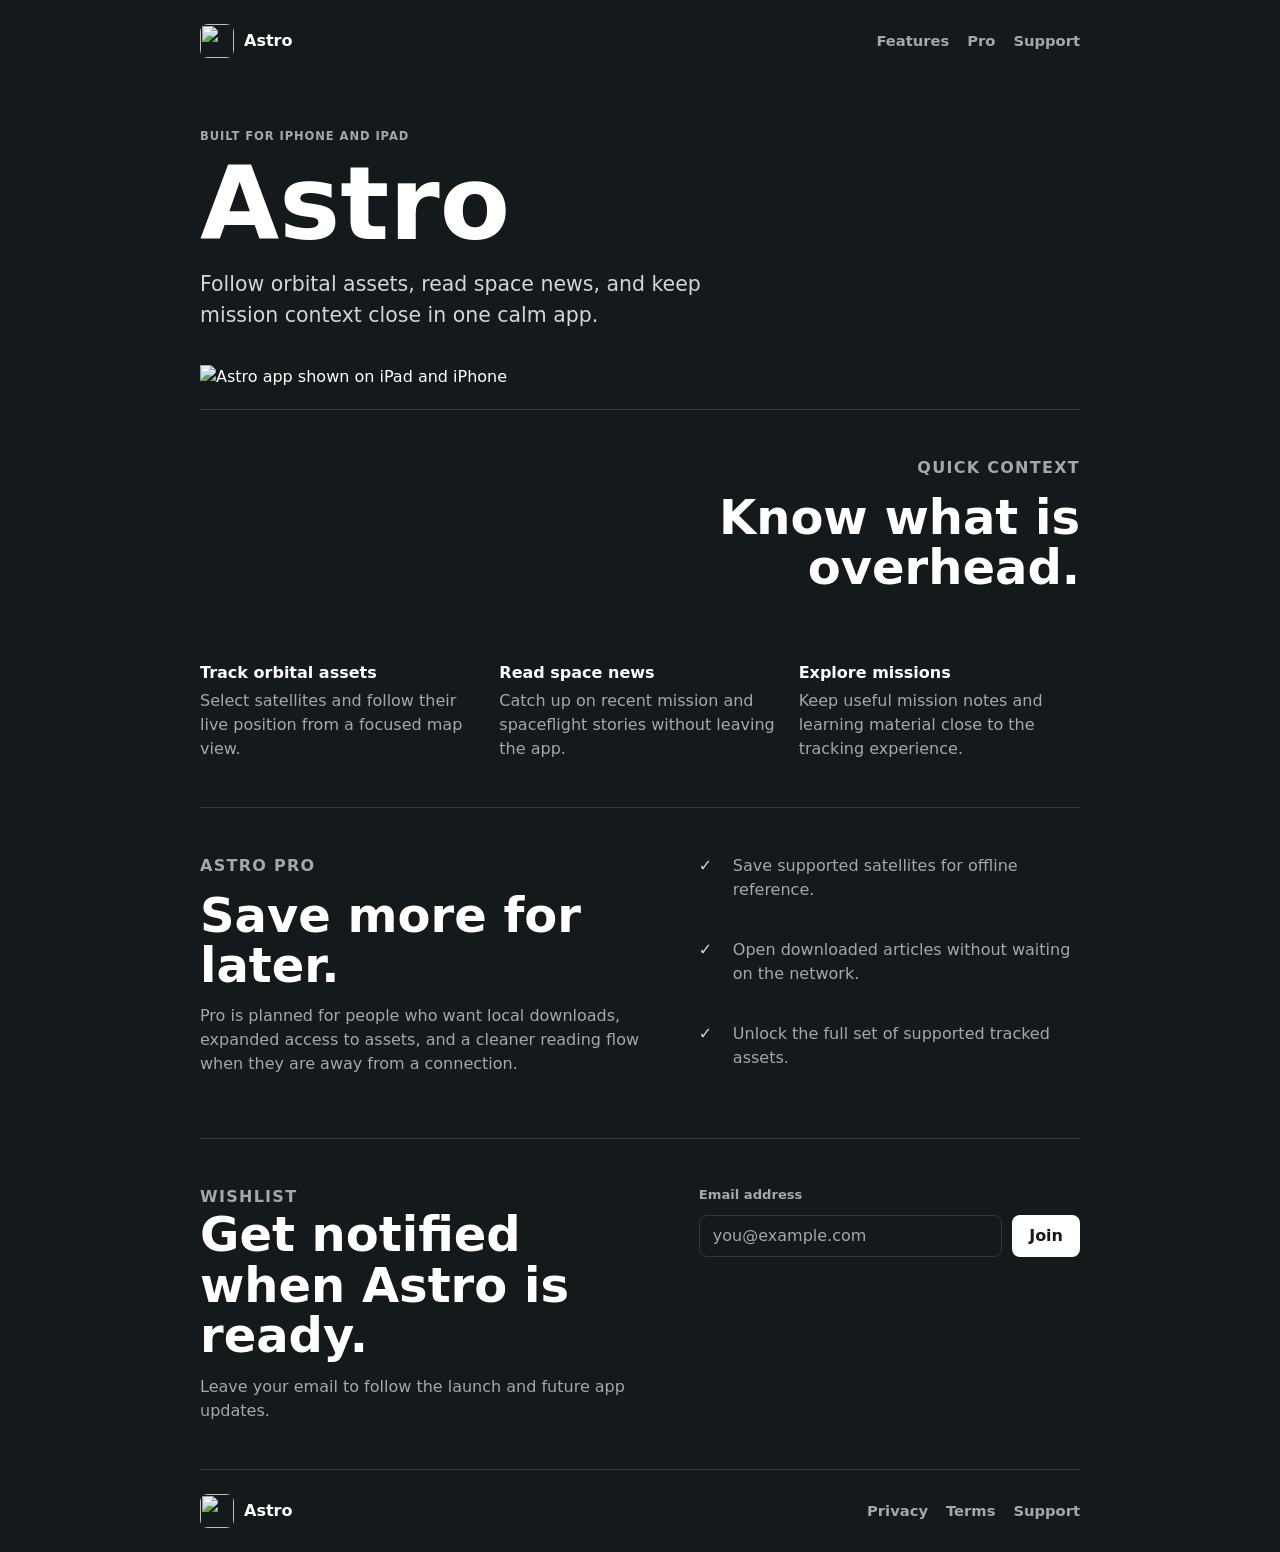
==== index.html @ edded71f "Create Astro website" ====
<!doctype html>
<html lang="en">
  <head>
    <meta charset="utf-8">
    <meta name="viewport" content="width=device-width, initial-scale=1">
    <meta name="description" content="Astro is an iPhone and iPad app for following satellites, space news, and mission content.">
    <title>Astro | Track what is overhead</title>
    <link rel="stylesheet" href="styles.css">
  </head>
  <body>
    <header class="site-header">
      <a class="brand" href="index.html" aria-label="Astro home">
        <img src="app-icon.png" alt="" class="brand-icon">
        <span>Astro</span>
      </a>
      <nav class="top-nav" aria-label="Primary navigation">
        <a href="#features">Features</a>
        <a href="#pro">Pro</a>
        <a href="support.html">Support</a>
      </nav>
    </header>

    <main>
      <section class="hero">
        <div class="hero-inner">
          <div class="hero-copy">
            <p class="eyebrow">Built for iPhone and iPad</p>
            <h1>Astro</h1>
            <p class="hero-text">
              Follow orbital assets, read space news, and keep mission context close
              in one calm app.
            </p>
          </div>
          <img src="image.png" alt="Astro app shown on iPad and iPhone" class="hero-showcase">
        </div>
      </section>

      <section class="section feature-band" id="features">
        <div class="section-inner">
          <div class="section-heading">
            <p class="eyebrow">Quick context</p>
            <h2>Know what is overhead.</h2>
          </div>
          <div class="feature-list">
            <article>
              <h3>Track orbital assets</h3>
              <p>Select satellites and follow their live position from a focused map view.</p>
            </article>
            <article>
              <h3>Read space news</h3>
              <p>Catch up on recent mission and spaceflight stories without leaving the app.</p>
            </article>
            <article>
              <h3>Explore missions</h3>
              <p>Keep useful mission notes and learning material close to the tracking experience.</p>
            </article>
          </div>
        </div>
      </section>

      <section class="section pro-band" id="pro">
        <div class="section-inner pro-layout">
          <div>
            <p class="eyebrow">Astro Pro</p>
            <h2>Save more for later.</h2>
            <p>
              Pro is planned for people who want local downloads, expanded access to
              assets, and a cleaner reading flow when they are away from a connection.
            </p>
          </div>
          <div class="pro-list">
            <div>
              <span class="checkmark">&#10003;</span>
              <p>Save supported satellites for offline reference.</p>
            </div>
            <div>
              <span class="checkmark">&#10003;</span>
              <p>Open downloaded articles without waiting on the network.</p>
            </div>
            <div>
              <span class="checkmark">&#10003;</span>
              <p>Unlock the full set of supported tracked assets.</p>
            </div>
          </div>
        </div>
      </section>

      <section class="section wishlist-band" id="wishlist">
        <div class="section-inner wishlist-layout">
          <div>
            <p class="eyebrow">Wishlist</p>
            <h2>Get notified when Astro is ready.</h2>
            <p>
              Leave your email to follow the launch and future app updates.
            </p>
          </div>
          <form class="wishlist-form" method="POST" action="https://formspree.io/f/meebrwkn">
            <input type="hidden" name="_subject" value="New Astro wishlist signup">
            <input type="hidden" name="_next" value="thanks.html">
            <input type="hidden" name="message" value="A user joined the Astro wishlist. Their email address is in the email field.">
            <label for="wishlist-email">Email address</label>
            <div class="wishlist-input-row">
              <input id="wishlist-email" name="email" type="email" placeholder="you@example.com" autocomplete="email" required>
              <button type="submit">Join</button>
            </div>
          </form>
        </div>
      </section>
    </main>

    <footer class="site-footer">
      <div class="footer-inner">
        <a class="brand footer-brand" href="index.html">
          <img src="app-icon.png" alt="" class="brand-icon">
          <span>Astro</span>
        </a>
        <nav aria-label="Footer navigation">
          <a href="privacy.html">Privacy</a>
          <a href="terms.html">Terms</a>
          <a href="support.html">Support</a>
        </nav>
      </div>
    </footer>
  </body>
</html>
---- styles.css ----
:root {
  color-scheme: dark;
  --bg: #14191c;
  --ink: rgb(255, 255, 255);
  --soft: rgba(255, 255, 255, 0.82);
  --muted: rgba(255, 255, 255, 0.62);
  --line: rgba(255, 255, 255, 0.14);
  --radius: 8px;
  --max-width: 880px;
}

* {
  box-sizing: border-box;
}

html {
  scroll-behavior: smooth;
}

body {
  margin: 0;
  min-width: 320px;
  background: var(--bg);
  color: var(--ink);
  font-family: Inter, ui-sans-serif, system-ui, -apple-system, BlinkMacSystemFont, "Segoe UI", sans-serif;
  line-height: 1.5;
}

img {
  display: block;
  max-width: 100%;
}

a {
  color: inherit;
  text-decoration: none;
}

p,
h1,
h2,
h3 {
  margin-top: 0;
}

.site-header,
.hero-inner,
.section-inner,
.footer-inner {
  width: min(100% - 40px, var(--max-width));
  margin: 0 auto;
}

.site-header {
  display: flex;
  align-items: center;
  justify-content: space-between;
  gap: 20px;
  padding: 24px 0;
}

.brand {
  display: inline-flex;
  align-items: center;
  gap: 10px;
  font-weight: 760;
}

.brand-icon {
  width: 34px;
  height: 34px;
  border-radius: 8px;
}

.top-nav,
.site-footer nav {
  display: flex;
  align-items: center;
  gap: 18px;
  color: var(--muted);
  font-size: 0.92rem;
  font-weight: 650;
}

.top-nav a:hover,
.site-footer a:hover {
  color: var(--ink);
}

.hero {
  padding: 46px 0 20px;
}

.hero-copy {
  max-width: 620px;
}

.eyebrow {
  margin-bottom: 12px;
  color: var(--muted);
  font-size: 0.72rem;
  font-weight: 800;
  letter-spacing: 0.08em;
  text-transform: uppercase;
}

h1 {
  margin-bottom: 18px;
  font-size: clamp(3.6rem, 10vw, 6.4rem);
  line-height: 0.92;
  letter-spacing: 0;
}

h2 {
  margin-bottom: 14px;
  font-size: clamp(1.8rem, 5vw, 3rem);
  line-height: 1.05;
  letter-spacing: 0;
}

h3 {
  margin-bottom: 6px;
  font-size: 1rem;
  line-height: 1.25;
}

.hero-text {
  max-width: 560px;
  margin-bottom: 24px;
  color: var(--soft);
  font-size: clamp(1.08rem, 2vw, 1.28rem);
}

.hero-showcase {
  width: 100%;
  margin-top: 34px;
}

.section {
  padding: 0;
}

.section-inner {
  padding: 46px 0;
  border-top: 1px solid var(--line);
}

.section-heading {
  max-width: 580px;
  margin-bottom: 22px;
}

.feature-band .section-inner {
  display: grid;
  grid-template-columns: minmax(260px, 1fr) minmax(280px, 0.82fr);
  gap: 34px;
  align-items: start;
}

.feature-band .section-heading {
  grid-column: 2;
  margin-left: auto;
  text-align: right;
}

.feature-band .feature-list {
  grid-column: 1 / -1;
  display: grid;
  grid-template-columns: repeat(3, minmax(0, 1fr));
  gap: 18px;
  text-align: left;
}

.section p {
  color: var(--muted);
  font-size: 1rem;
}

.feature-list,
.pro-list {
  display: grid;
  gap: 14px;
}

.feature-list article {
  padding: 0;
}

.feature-list p,
.pro-list p {
  margin-bottom: 0;
}

.pro-layout,
.wishlist-layout {
  display: grid;
  grid-template-columns: minmax(0, 1fr) minmax(260px, 0.82fr);
  gap: 34px;
}

.pro-list div {
  display: grid;
  grid-template-columns: 24px 1fr;
  gap: 10px;
}

.checkmark {
  color: var(--soft);
  font-weight: 850;
}

.wishlist-layout p {
  margin-bottom: 0;
}

.wishlist-form {
  display: grid;
  align-content: start;
  gap: 10px;
}

.wishlist-form label {
  color: var(--muted);
  font-size: 0.82rem;
  font-weight: 700;
}

.wishlist-input-row {
  display: grid;
  grid-template-columns: minmax(0, 1fr) auto;
  gap: 10px;
}

.wishlist-input-row input,
.wishlist-input-row button {
  min-height: 42px;
  border: 1px solid var(--line);
  border-radius: var(--radius);
  font: inherit;
}

.wishlist-input-row input {
  width: 100%;
  padding: 0 13px;
  background: transparent;
  color: var(--ink);
}

.wishlist-input-row input::placeholder {
  color: var(--muted);
}

.wishlist-input-row button {
  padding: 0 16px;
  background: var(--ink);
  color: var(--bg);
  font-weight: 760;
  cursor: pointer;
}

.site-footer {
  border-top: 0;
}

.footer-inner {
  display: flex;
  align-items: center;
  justify-content: space-between;
  gap: 24px;
  padding: 24px 0;
  border-top: 1px solid var(--line);
}

.legal-main {
  min-height: calc(100vh - 90px);
  padding: 58px 0 72px;
}

.legal-document {
  width: min(100% - 40px, 760px);
  margin: 0 auto;
  padding: 0;
}

.legal-document h1 {
  margin-bottom: 12px;
  font-size: clamp(2.7rem, 8vw, 4.8rem);
}

.legal-document h2 {
  margin-top: 26px;
  margin-bottom: 8px;
  font-size: 1.18rem;
}

.legal-document p {
  color: var(--muted);
}

.support-list {
  display: grid;
  gap: 12px;
  margin-top: 24px;
}

.support-list section {
  padding: 0;
}

.support-list h2 {
  margin-top: 0;
}

@media (max-width: 760px) {
  .site-header,
  .hero-inner,
  .section-inner,
  .footer-inner {
    width: calc(100% - 28px);
  }

  .site-header {
    padding: 16px 0;
  }

  .top-nav {
    gap: 10px;
    font-size: 0.82rem;
  }

  .hero {
    padding: 36px 0 20px;
  }

  h1 {
    font-size: clamp(3.2rem, 18vw, 5.2rem);
  }

  .hero-text {
    font-size: 1.02rem;
  }

  .section-inner {
    padding: 36px 0;
  }

  .pro-layout,
  .wishlist-layout {
    grid-template-columns: 1fr;
    gap: 20px;
  }

  .wishlist-input-row {
    grid-template-columns: 1fr;
  }

  .feature-band .section-inner {
    display: block;
  }

  .feature-band .section-heading {
    text-align: left;
  }

  .feature-band .feature-list {
    grid-template-columns: 1fr;
  }

  .footer-inner {
    align-items: flex-start;
    flex-direction: column;
  }

  .site-footer nav {
    flex-wrap: wrap;
  }

  .legal-main {
    padding-top: 36px;
  }

  .legal-document {
    width: calc(100% - 28px);
  }
}

@media (max-width: 390px) {
  .top-nav a:first-child {
    display: none;
  }
}
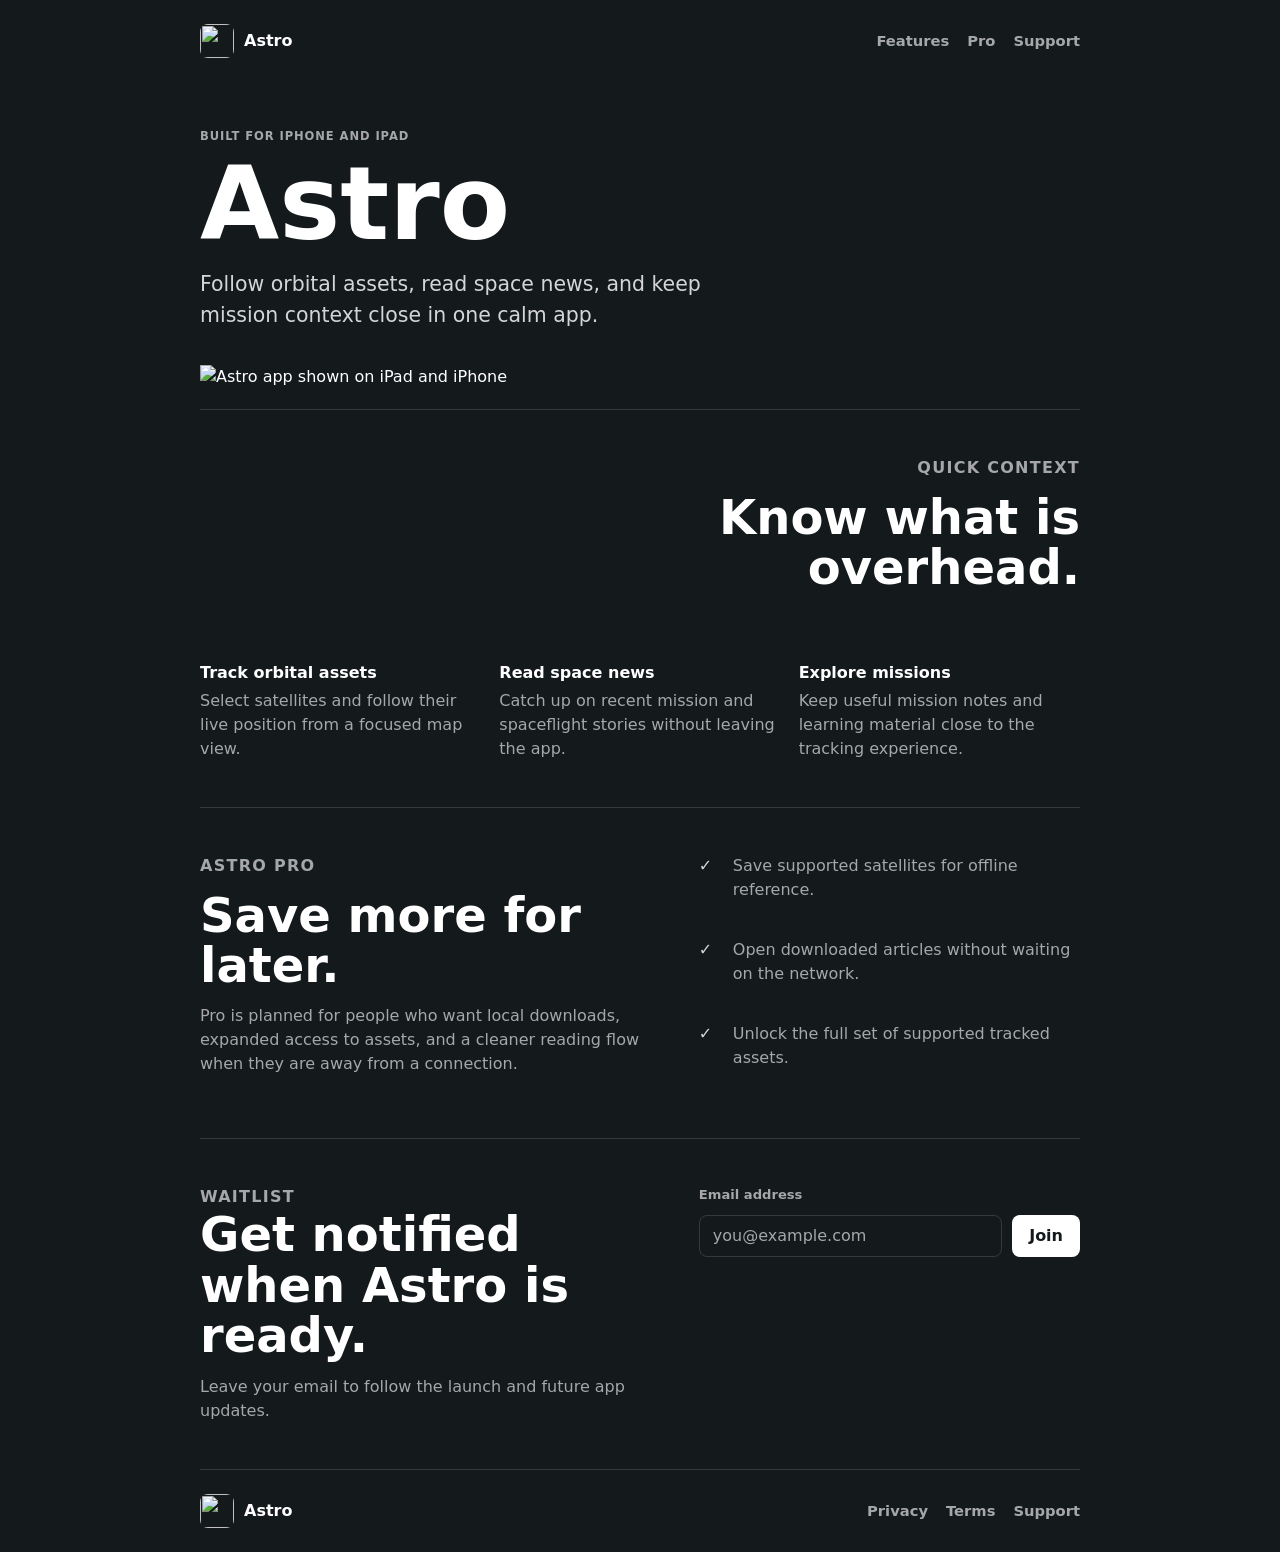
==== commit bbf5f529: "updated text wishlist to waitlist" ====
--- a/index.html
+++ b/index.html
@@ -88,16 +88,16 @@
       <section class="section wishlist-band" id="wishlist">
         <div class="section-inner wishlist-layout">
           <div>
-            <p class="eyebrow">Wishlist</p>
+            <p class="eyebrow">Waitlist</p>
             <h2>Get notified when Astro is ready.</h2>
             <p>
               Leave your email to follow the launch and future app updates.
             </p>
           </div>
           <form class="wishlist-form" method="POST" action="https://formspree.io/f/meebrwkn">
-            <input type="hidden" name="_subject" value="New Astro wishlist signup">
+            <input type="hidden" name="_subject" value="New Astro waitlist signup">
             <input type="hidden" name="_next" value="thanks.html">
-            <input type="hidden" name="message" value="A user joined the Astro wishlist. Their email address is in the email field.">
+            <input type="hidden" name="message" value="A user joined the Astro waitlist. Their email address is in the email field.">
             <label for="wishlist-email">Email address</label>
             <div class="wishlist-input-row">
               <input id="wishlist-email" name="email" type="email" placeholder="you@example.com" autocomplete="email" required>
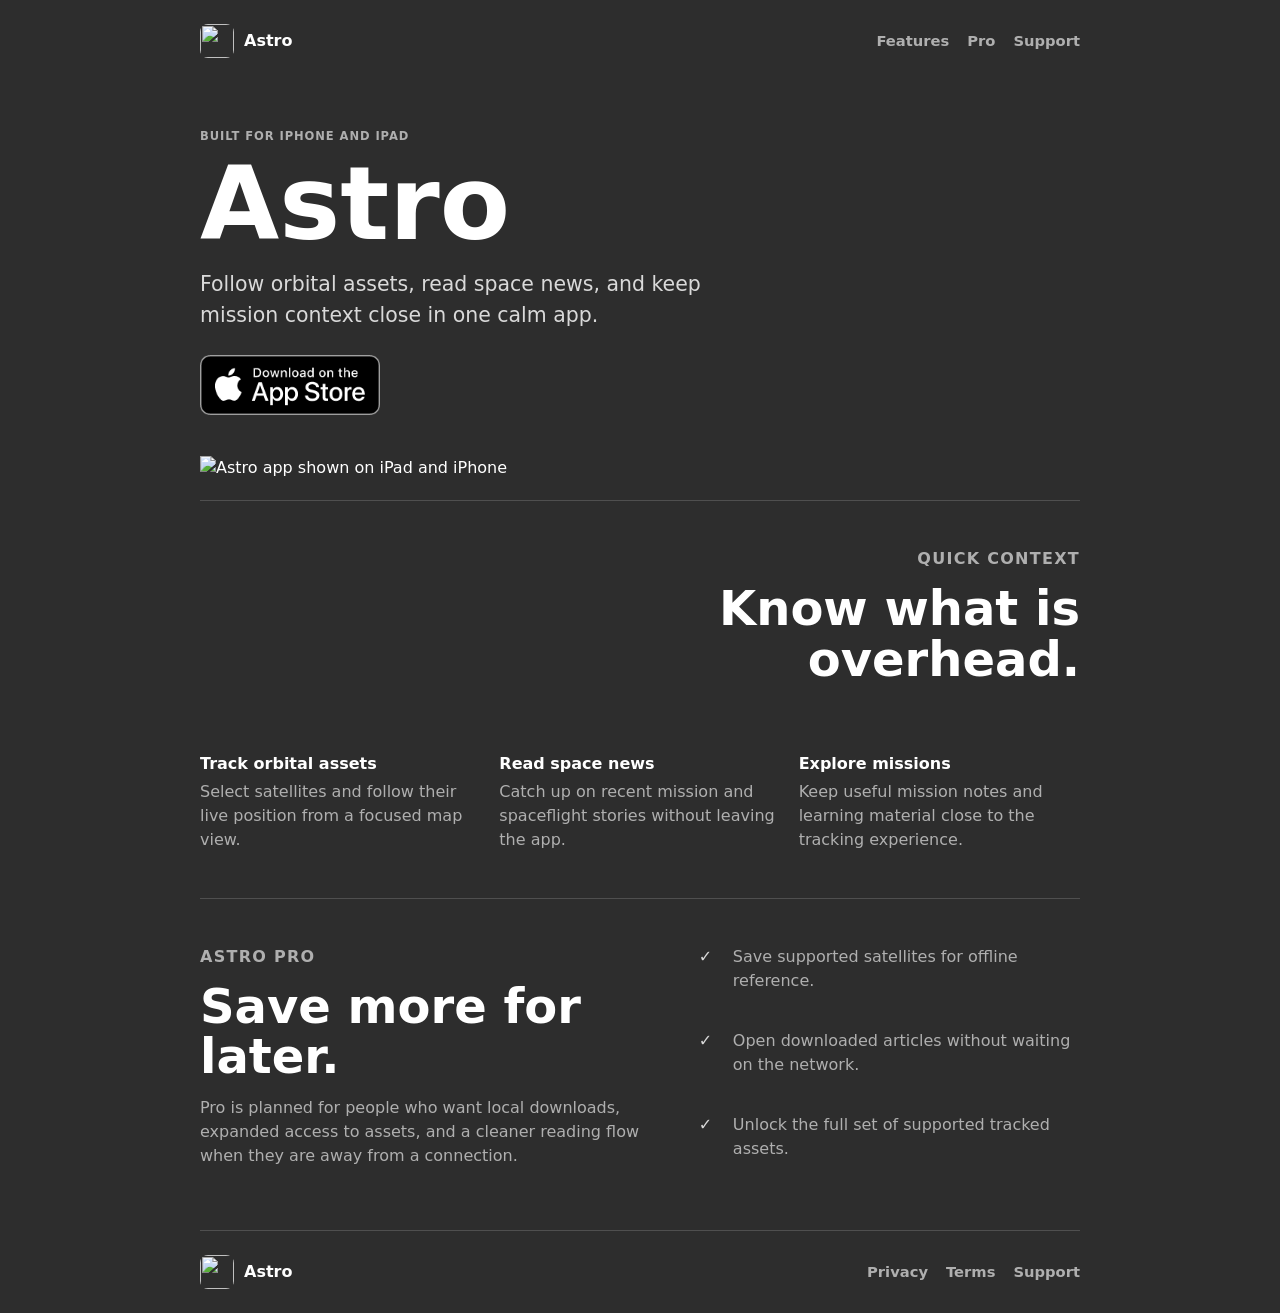
==== commit 49dd4920: "Replace waitlist with App Store link" ====
--- a/index.html
+++ b/index.html
@@ -30,6 +30,15 @@
               Follow orbital assets, read space news, and keep mission context close
               in one calm app.
             </p>
+            <a
+              class="app-store-link"
+              href="https://apps.apple.com/us/app/astro/id6779288916"
+              target="_blank"
+              rel="noopener noreferrer"
+              aria-label="Download Astro on the App Store"
+            >
+              <img src="app-store-badge.png" alt="Download on the App Store">
+            </a>
           </div>
           <img src="image.png" alt="Astro app shown on iPad and iPhone" class="hero-showcase">
         </div>
@@ -85,27 +94,6 @@
         </div>
       </section>
 
-      <section class="section wishlist-band" id="wishlist">
-        <div class="section-inner wishlist-layout">
-          <div>
-            <p class="eyebrow">Waitlist</p>
-            <h2>Get notified when Astro is ready.</h2>
-            <p>
-              Leave your email to follow the launch and future app updates.
-            </p>
-          </div>
-          <form class="wishlist-form" method="POST" action="https://formspree.io/f/meebrwkn">
-            <input type="hidden" name="_subject" value="New Astro waitlist signup">
-            <input type="hidden" name="_next" value="thanks.html">
-            <input type="hidden" name="message" value="A user joined the Astro waitlist. Their email address is in the email field.">
-            <label for="wishlist-email">Email address</label>
-            <div class="wishlist-input-row">
-              <input id="wishlist-email" name="email" type="email" placeholder="you@example.com" autocomplete="email" required>
-              <button type="submit">Join</button>
-            </div>
-          </form>
-        </div>
-      </section>
     </main>
 
     <footer class="site-footer">
--- a/styles.css
+++ b/styles.css
@@ -1,10 +1,10 @@
 :root {
   color-scheme: dark;
-  --bg: #14191c;
+  --bg: #2d2d2d;
   --ink: rgb(255, 255, 255);
   --soft: rgba(255, 255, 255, 0.82);
   --muted: rgba(255, 255, 255, 0.62);
-  --line: rgba(255, 255, 255, 0.14);
+  --line: rgba(255, 255, 255, 0.161);
   --radius: 8px;
   --max-width: 880px;
 }
@@ -131,6 +131,26 @@
   font-size: clamp(1.08rem, 2vw, 1.28rem);
 }
 
+.app-store-link {
+  display: inline-block;
+  border-radius: 9px;
+  transition: opacity 160ms ease, transform 160ms ease;
+}
+
+.app-store-link:hover {
+  opacity: 0.86;
+  transform: translateY(-1px);
+}
+
+.app-store-link:focus-visible {
+  outline: 2px solid var(--ink);
+  outline-offset: 4px;
+}
+
+.app-store-link img {
+  width: 180px;
+}
+
 .hero-showcase {
   width: 100%;
   margin-top: 34px;
@@ -191,8 +211,7 @@
   margin-bottom: 0;
 }
 
-.pro-layout,
-.wishlist-layout {
+.pro-layout {
   display: grid;
   grid-template-columns: minmax(0, 1fr) minmax(260px, 0.82fr);
   gap: 34px;
@@ -207,55 +226,6 @@
 .checkmark {
   color: var(--soft);
   font-weight: 850;
-}
-
-.wishlist-layout p {
-  margin-bottom: 0;
-}
-
-.wishlist-form {
-  display: grid;
-  align-content: start;
-  gap: 10px;
-}
-
-.wishlist-form label {
-  color: var(--muted);
-  font-size: 0.82rem;
-  font-weight: 700;
-}
-
-.wishlist-input-row {
-  display: grid;
-  grid-template-columns: minmax(0, 1fr) auto;
-  gap: 10px;
-}
-
-.wishlist-input-row input,
-.wishlist-input-row button {
-  min-height: 42px;
-  border: 1px solid var(--line);
-  border-radius: var(--radius);
-  font: inherit;
-}
-
-.wishlist-input-row input {
-  width: 100%;
-  padding: 0 13px;
-  background: transparent;
-  color: var(--ink);
-}
-
-.wishlist-input-row input::placeholder {
-  color: var(--muted);
-}
-
-.wishlist-input-row button {
-  padding: 0 16px;
-  background: var(--ink);
-  color: var(--bg);
-  font-weight: 760;
-  cursor: pointer;
 }
 
 .site-footer {
@@ -344,14 +314,9 @@
     padding: 36px 0;
   }
 
-  .pro-layout,
-  .wishlist-layout {
+  .pro-layout {
     grid-template-columns: 1fr;
     gap: 20px;
-  }
-
-  .wishlist-input-row {
-    grid-template-columns: 1fr;
   }
 
   .feature-band .section-inner {
